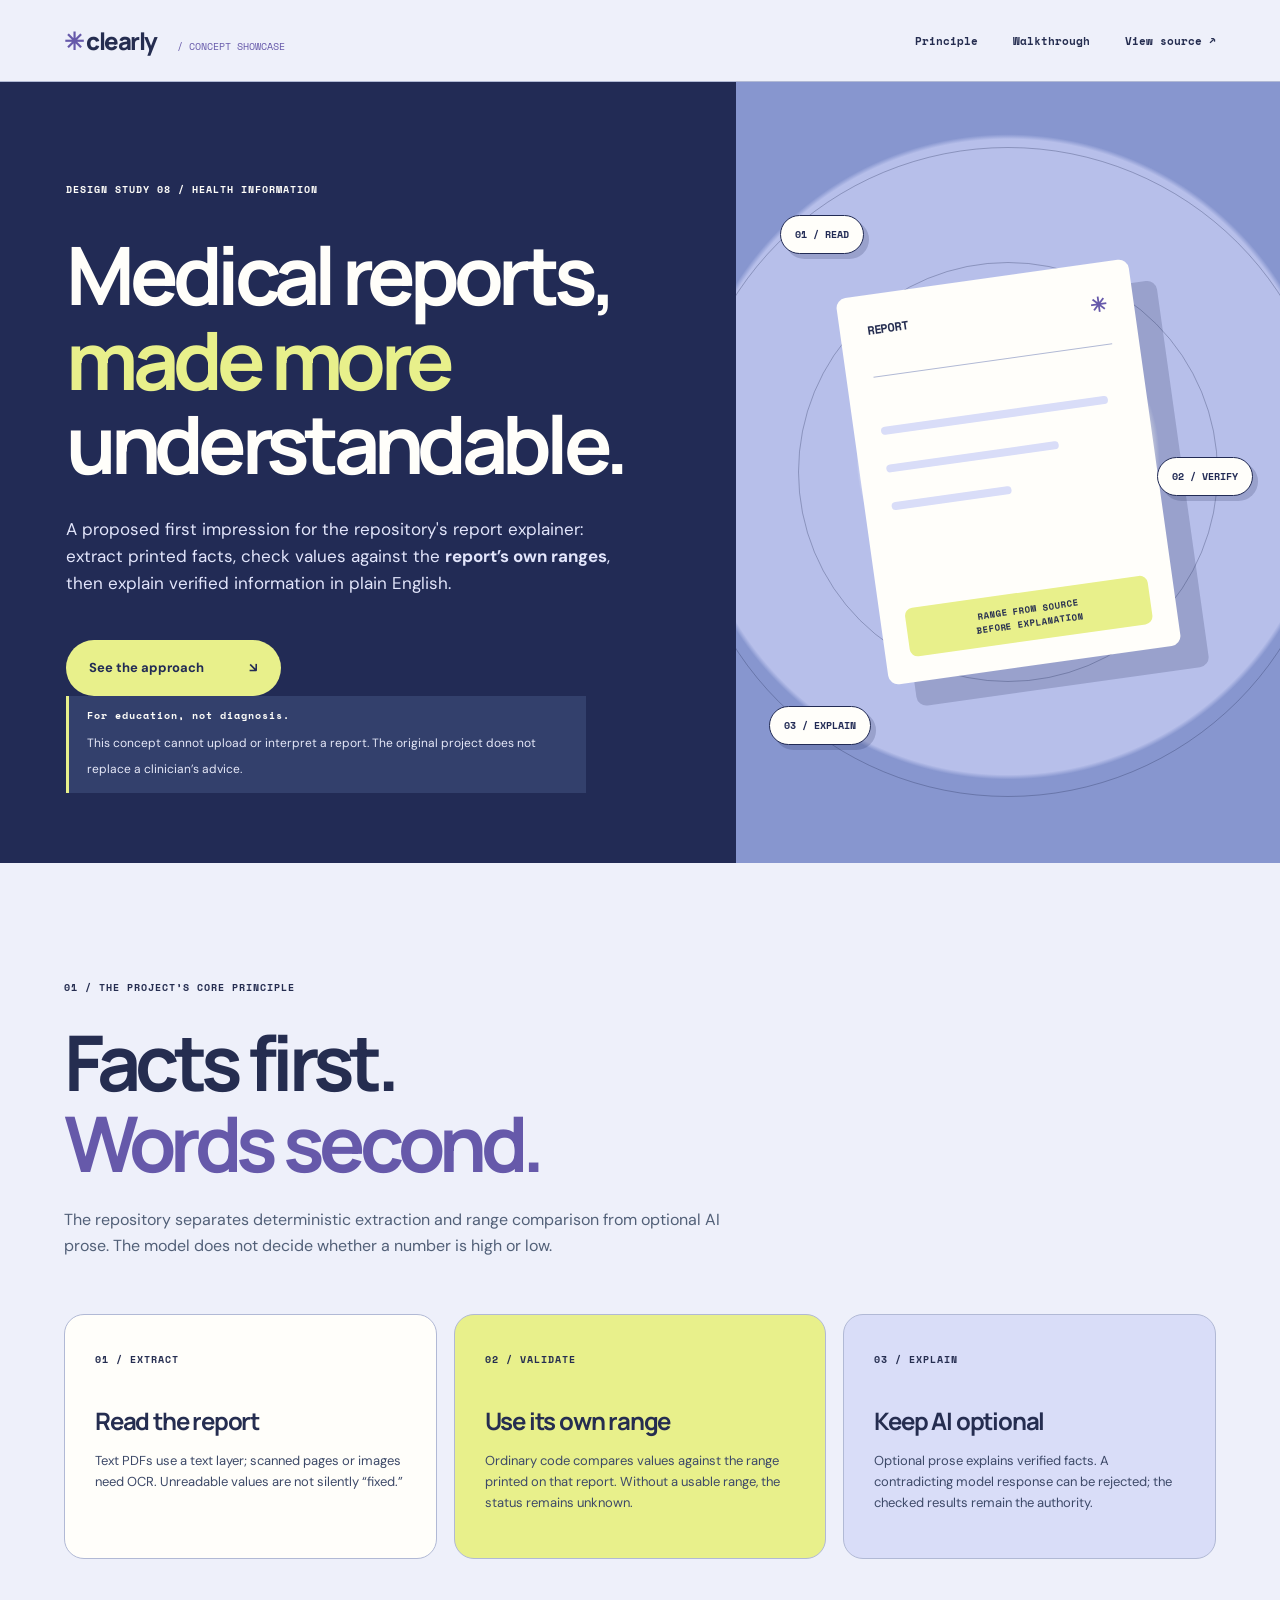
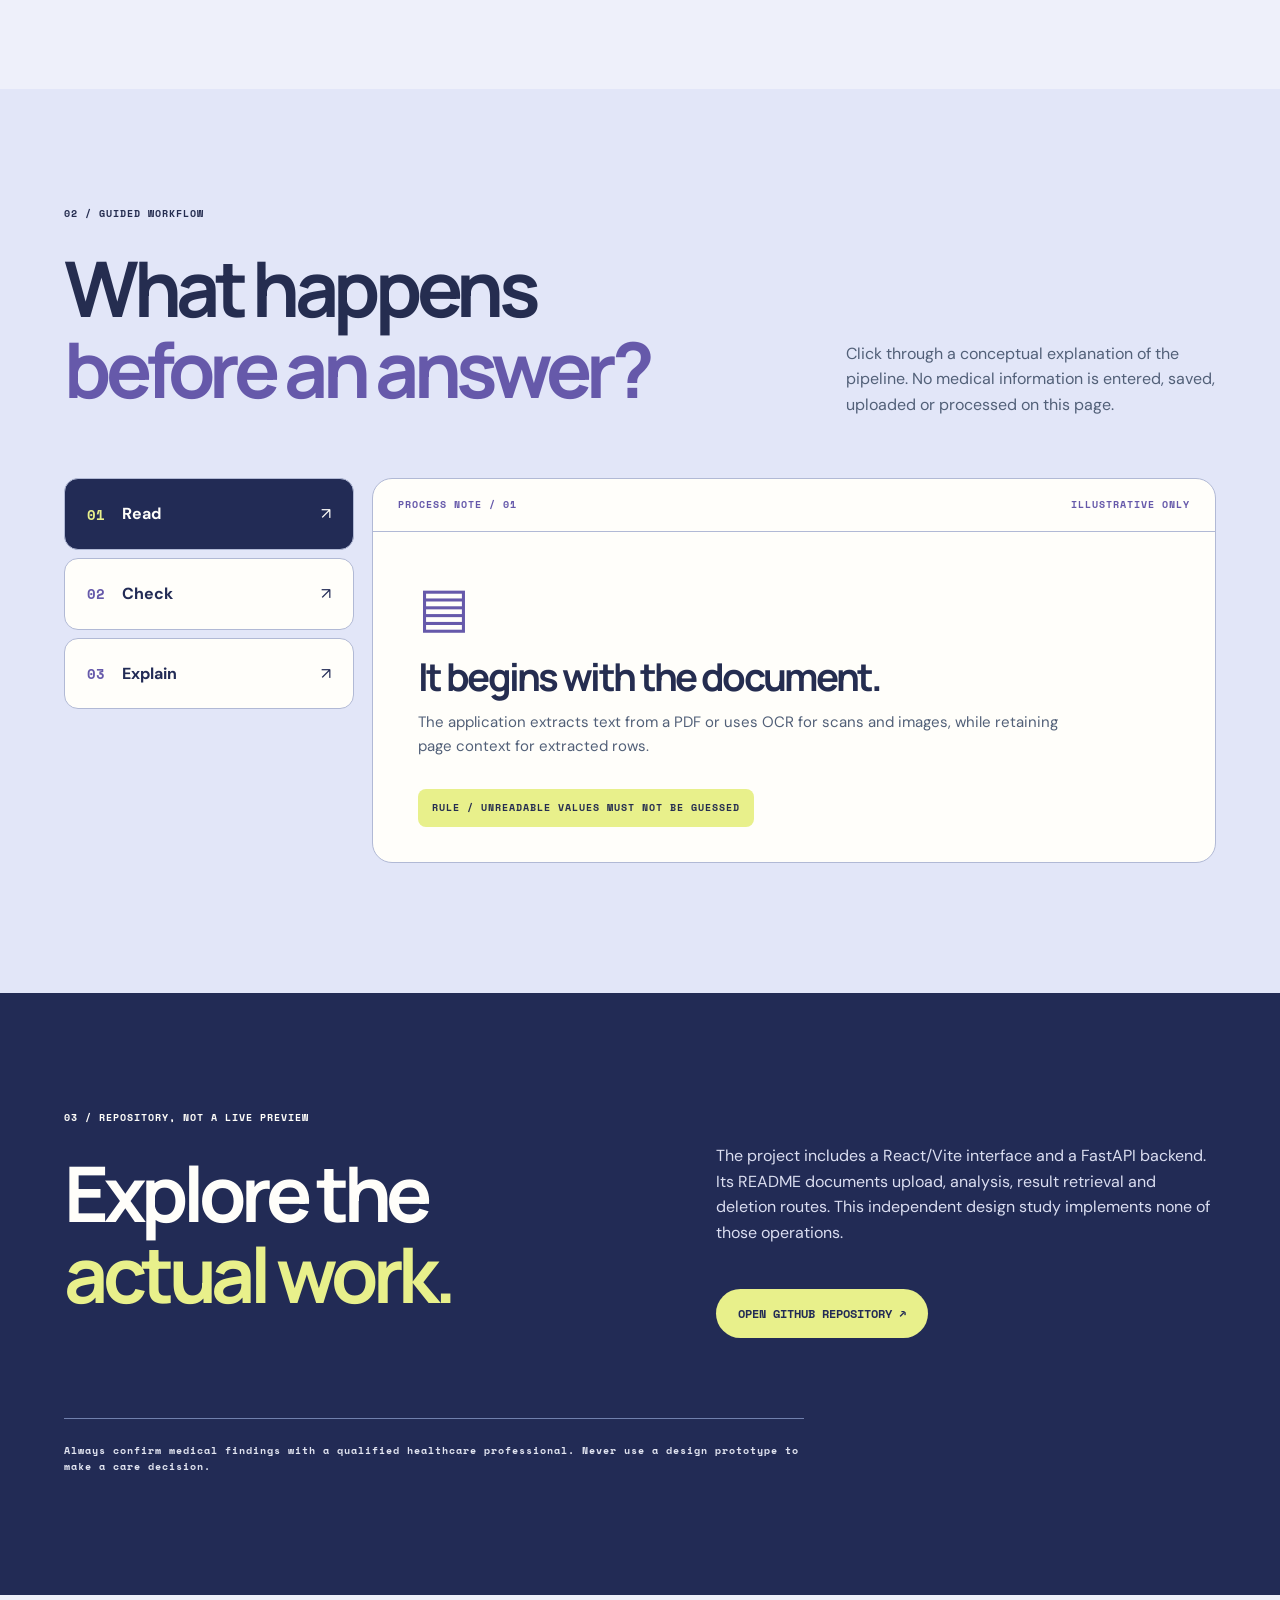
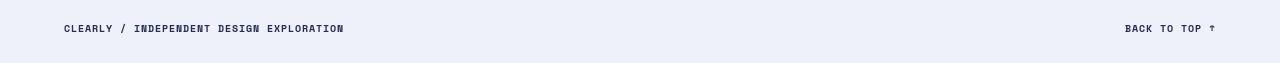
==== showcase-design/showcases/AI_Health_Checkup/index.html @ cd4aad70 "feat: index verified health-information showcase" ====
<!doctype html>
<html lang="en"><head><meta charset="utf-8"><meta name="viewport" content="width=device-width,initial-scale=1"><meta name="theme-color" content="#eef0fa"><meta name="description" content="A design-only showcase of the AI Medical Report Explainer's evidence-first workflow. No reports are uploaded or analyzed."><title>Clearly — Understand the report, not a diagnosis</title><link rel="preconnect" href="https://fonts.googleapis.com"><link rel="preconnect" href="https://fonts.gstatic.com" crossorigin><link href="https://fonts.googleapis.com/css2?family=DM+Sans:wght@400;500;600;700&family=Manrope:wght@400;500;600;700;800&family=Space+Mono:wght@400;700&display=swap" rel="stylesheet"><link rel="stylesheet" href="styles.css"><script src="app.js" defer></script></head><body>
<a class="skip" href="#main">Skip to main content</a><header class="header"><a class="brand" href="#top"><span aria-hidden="true">✳</span> clearly<span class="brand-sub">/ CONCEPT SHOWCASE</span></a><nav aria-label="Main"><a href="#principle">Principle</a><a href="#walkthrough">Walkthrough</a><a href="https://github.com/Athaher-Sayem/AI_Health_Checkup" target="_blank" rel="noopener noreferrer">View source ↗</a></nav></header>
<main id="main"><section class="hero" id="top"><div class="hero-copy"><span class="label">DESIGN STUDY 08 / HEALTH INFORMATION</span><h1>Medical reports,<br><em>made more</em><br>understandable.</h1><p>A proposed first impression for the repository's report explainer: extract printed facts, check values against the <strong>report’s own ranges</strong>, then explain verified information in plain English.</p><a class="hero-action" href="#walkthrough">See the approach <span aria-hidden="true">↘</span></a><div class="notice" role="note"><strong>For education, not diagnosis.</strong><span>This concept cannot upload or interpret a report. The original project does not replace a clinician’s advice.</span></div></div><div class="hero-art" aria-label="Abstract illustration of a document passing through three review stages"><div class="orbit orbit-one"></div><div class="orbit orbit-two"></div><div class="report"><div class="report-top"><span>REPORT</span><span aria-hidden="true">✳</span></div><div class="fake-line wide"></div><div class="fake-line"></div><div class="fake-line short"></div><div class="report-seal">RANGE FROM SOURCE<br>BEFORE EXPLANATION</div></div><span class="float-tag tag-a">01 / READ</span><span class="float-tag tag-b">02 / VERIFY</span><span class="float-tag tag-c">03 / EXPLAIN</span></div></section>
<section class="principle" id="principle"><span class="label">01 / THE PROJECT’S CORE PRINCIPLE</span><h2>Facts first.<br><em>Words second.</em></h2><p>The repository separates deterministic extraction and range comparison from optional AI prose. The model does not decide whether a number is high or low.</p><div class="principle-grid"><article><span>01 / EXTRACT</span><strong>Read the report</strong><p>Text PDFs use a text layer; scanned pages or images need OCR. Unreadable values are not silently “fixed.”</p></article><article><span>02 / VALIDATE</span><strong>Use its own range</strong><p>Ordinary code compares values against the range printed on that report. Without a usable range, the status remains unknown.</p></article><article><span>03 / EXPLAIN</span><strong>Keep AI optional</strong><p>Optional prose explains verified facts. A contradicting model response can be rejected; the checked results remain the authority.</p></article></div></section>
<section class="walkthrough" id="walkthrough"><div class="walk-head"><div><span class="label">02 / GUIDED WORKFLOW</span><h2>What happens<br><em>before an answer?</em></h2></div><p>Click through a conceptual explanation of the pipeline. No medical information is entered, saved, uploaded or processed on this page.</p></div><div class="explorer"><div class="stages" role="group" aria-label="Choose a report processing stage"><button type="button" data-stage="read" aria-pressed="true"><b>01</b><span>Read</span><i aria-hidden="true">↗</i></button><button type="button" data-stage="check" aria-pressed="false"><b>02</b><span>Check</span><i aria-hidden="true">↗</i></button><button type="button" data-stage="explain" aria-pressed="false"><b>03</b><span>Explain</span><i aria-hidden="true">↗</i></button></div><div class="stage-panel" aria-live="polite"><div class="panel-head"><span>PROCESS NOTE / <span id="stage-number">01</span></span><span>ILLUSTRATIVE ONLY</span></div><div class="panel-body"><span class="stage-icon" id="stage-icon" aria-hidden="true">▤</span><h3 id="stage-title">It begins with the document.</h3><p id="stage-body">The application extracts text from a PDF or uses OCR for scans and images, while retaining page context for extracted rows.</p><div id="stage-rule" class="rule">RULE / UNREADABLE VALUES MUST NOT BE GUESSED</div></div></div></div></section>
<section class="source"><span class="label">03 / REPOSITORY, NOT A LIVE PREVIEW</span><div class="source-row"><h2>Explore the<br><em>actual work.</em></h2><div><p>The project includes a React/Vite interface and a FastAPI backend. Its README documents upload, analysis, result retrieval and deletion routes. This independent design study implements none of those operations.</p><a href="https://github.com/Athaher-Sayem/AI_Health_Checkup" target="_blank" rel="noopener noreferrer">OPEN GITHUB REPOSITORY ↗</a></div></div><p class="disclaimer">Always confirm medical findings with a qualified healthcare professional. Never use a design prototype to make a care decision.</p></section></main><footer><span>CLEARLY / INDEPENDENT DESIGN EXPLORATION</span><a href="#top">BACK TO TOP ↑</a></footer></body></html>
---- showcase-design/showcases/AI_Health_Checkup/styles.css ----
:root{--paper:#eef0fa;--navy:#222b55;--ink:#252d50;--lilac:#d9ddf8;--purple:#6659aa;--lemon:#e8f08b;--white:#fffefa;--muted:#526078;--line:#b1b9d5;--mono:'Space Mono',Consolas,monospace;--sans:'DM Sans',Arial,sans-serif;--display:'Manrope',Arial,sans-serif;--s4:4px;--s8:8px;--s16:16px;--s24:24px;--s32:32px;--s48:48px;--s80:80px;--radius:20px}*{box-sizing:border-box}html{scroll-behavior:smooth}body{margin:0;background:var(--paper);color:var(--ink);font:16px/1.6 var(--sans)}a{color:inherit}button{cursor:pointer;font:inherit}a:focus-visible,button:focus-visible{outline:3px solid var(--purple);outline-offset:3px}.skip{position:absolute;top:-90px;left:12px;background:var(--white);padding:12px;z-index:10}.skip:focus{top:10px}.header{min-height:82px;padding:0 5%;display:flex;justify-content:space-between;align-items:center;gap:20px;border-bottom:1px solid var(--line)}.brand{text-decoration:none;font:800 24px var(--display);letter-spacing:-.06em;white-space:nowrap}.brand>span{color:var(--purple)}.brand-sub{margin-left:20px;font:10px var(--mono);letter-spacing:0;color:var(--muted)}nav{display:flex;gap:35px;font:700 11px var(--mono)}nav a{text-decoration:none}nav a:hover{color:var(--purple)}h1,h2,h3,p{margin-top:0}h1,h2,h3{font-family:var(--display);letter-spacing:-.07em}.label,.panel-head,.rule,.principle-grid article>span,.notice strong,.disclaimer,footer{font:700 10px/1.6 var(--mono);letter-spacing:.1em}.hero{display:grid;grid-template-columns:1.15fr .85fr;min-height:700px;background:var(--navy);color:var(--white)}.hero-copy{padding:100px 4% 70px 9%;display:flex;flex-direction:column;align-items:flex-start}.hero h1{font-weight:700;font-size:clamp(57px,6.3vw,104px);line-height:1.05;margin:34px 0 30px}.hero h1 em,.principle h2 em,.walkthrough h2 em,.source h2 em{font-style:normal;color:var(--lemon)}.hero-copy>p{max-width:555px;font-size:17px;color:#e2e5fb}.hero-action{margin-top:25px;display:flex;justify-content:space-between;gap:45px;padding:18px 23px;background:var(--lemon);color:var(--navy);text-decoration:none;font-size:13px;font-weight:700;border-radius:100px}.hero-action:hover{background:#fbffc1}.notice{margin-top:auto;border-left:3px solid var(--lemon);padding:12px 18px;max-width:520px;background:#33406c}.notice strong{display:block;margin-bottom:5px}.notice span{font-size:12px;line-height:1.5;color:#e6e8f8}.hero-art{background:radial-gradient(circle at 50% 48%,#dadff6 0 30%,#b7bfea 31% 65%,#8796cf 66%);position:relative;display:grid;place-items:center;overflow:hidden}.orbit{position:absolute;width:420px;height:420px;border-radius:50%;border:1px solid rgba(34,43,85,.3)}.orbit-two{width:650px;height:650px}.report{width:min(58%,295px);min-height:390px;background:var(--white);border-radius:10px;transform:rotate(-8deg);box-shadow:25px 25px 0 rgba(34,43,85,.2);padding:27px;color:var(--ink);position:relative}.report-top{display:flex;justify-content:space-between;font:700 12px var(--mono);padding-bottom:26px;border-bottom:1px solid var(--line)}.report-top span:last-child{color:var(--purple);font-size:20px}.fake-line{height:8px;background:var(--lilac);border-radius:20px;width:72%;margin-top:30px}.fake-line.wide{width:95%;margin-top:50px}.fake-line.short{width:50%}.report-seal{position:absolute;bottom:25px;left:25px;right:25px;border-radius:8px;background:var(--lemon);padding:11px;text-align:center;font:700 9px/1.5 var(--mono)}.float-tag{position:absolute;padding:11px 14px;border:1px solid var(--navy);background:var(--white);color:var(--navy);font:700 10px var(--mono);border-radius:30px;box-shadow:5px 5px 0 rgba(34,43,85,.2)}.tag-a{top:17%;left:8%}.tag-b{top:48%;right:5%}.tag-c{bottom:15%;left:6%}.principle{padding:110px 5% 130px}.principle h2,.walkthrough h2,.source h2{font-size:clamp(53px,6vw,92px);line-height:1.05;margin:24px 0}.principle h2 em{color:var(--purple)}.principle>p{max-width:660px;color:var(--muted)}.principle-grid{display:grid;grid-template-columns:repeat(3,1fr);gap:17px;margin-top:55px}.principle-grid article{background:var(--white);padding:30px;border:1px solid var(--line);border-radius:var(--radius);min-height:245px}.principle-grid article:nth-child(2){background:var(--lemon)}.principle-grid article:nth-child(3){background:var(--lilac)}.principle-grid strong{display:block;font:700 24px/1.2 var(--display);margin:37px 0 15px;letter-spacing:-.05em}.principle-grid p{font-size:13px;color:#3d4968}.walkthrough{padding:110px 5% 130px;background:#e2e6f8}.walk-head{display:flex;align-items:end;justify-content:space-between;gap:40px}.walk-head h2 em{color:var(--purple)}.walk-head>p{max-width:370px;color:var(--muted)}.explorer{display:grid;grid-template-columns:290px 1fr;gap:18px;margin-top:45px}.stages{display:grid;gap:8px;align-content:start}.stages button{display:flex;align-items:center;gap:17px;text-align:left;padding:22px;border:1px solid var(--line);border-radius:14px;background:var(--white);color:var(--navy)}.stages button[aria-pressed=true]{background:var(--navy);color:var(--white)}.stages button:hover{border-color:var(--purple)}.stages b{font:700 14px var(--mono);color:var(--purple)}.stages button[aria-pressed=true] b{color:var(--lemon)}.stages span{flex:1;font-weight:700}.stages i{font-style:normal}.stage-panel{border:1px solid var(--line);border-radius:var(--radius);background:var(--white);overflow:hidden;min-height:365px}.panel-head{display:flex;justify-content:space-between;gap:12px;padding:18px 25px;border-bottom:1px solid var(--line);color:var(--purple)}.panel-body{padding:35px 45px}.stage-icon{font:55px var(--display);color:var(--purple)}.panel-body h3{font-size:clamp(30px,3vw,47px);line-height:1.12;margin:12px 0}.panel-body p{max-width:650px;color:var(--muted);font-size:15px}.rule{display:inline-block;padding:11px 14px;margin-top:16px;border-radius:8px;background:var(--lemon)}.source{background:var(--navy);color:var(--white);padding:110px 5% 120px}.source-row{display:flex;justify-content:space-between;align-items:end;gap:50px}.source-row>div{max-width:500px}.source-row p{color:#daddf0}.source-row a{margin-top:28px;display:inline-block;border-radius:100px;padding:16px 22px;background:var(--lemon);color:var(--navy);font:700 12px var(--mono);text-decoration:none}.source-row a:hover{background:#fbffc1}.disclaimer{margin:80px 0 0;padding-top:24px;border-top:1px solid #7180ad;color:#e2e5f1;max-width:740px}footer{display:flex;justify-content:space-between;gap:20px;padding:26px 5%}footer a{text-decoration:none}@media(max-width:1050px){.brand-sub{display:none}.hero{grid-template-columns:1fr .8fr}.hero-copy{padding:75px 6%}.hero h1{font-size:clamp(54px,6vw,80px)}.report{min-height:330px}.principle-grid article{padding:22px}.explorer{grid-template-columns:220px 1fr}}@media(max-width:720px){.header{padding:0 20px;min-height:67px}nav a:not(:last-child){display:none}.hero{grid-template-columns:1fr}.hero-copy{padding:65px 20px}.hero h1{font-size:clamp(52px,10vw,76px)}.hero-copy>p{font-size:15px}.notice{margin-top:35px}.hero-art{height:330px}.report{width:195px;min-height:250px;padding:20px}.fake-line{margin-top:18px}.fake-line.wide{margin-top:25px}.report-seal{font-size:7px;left:15px;right:15px;bottom:12px}.float-tag{font-size:8px}.principle,.walkthrough,.source{padding:80px 20px}.principle-grid{grid-template-columns:1fr;margin-top:35px}.principle-grid article{min-height:auto}.principle-grid strong{margin-top:22px}.walk-head,.source-row{display:block}.explorer{grid-template-columns:1fr}.stages{grid-template-columns:repeat(3,1fr)}.stages button{padding:12px;gap:7px}.stages i{display:none}.stage-panel{min-height:330px}.panel-body{padding:24px}.source-row>div{margin-top:32px}.disclaimer{margin-top:60px}footer{padding:23px 20px;font-size:8px}}@media(max-width:410px){.hero h1{font-size:49px}.stages button{font-size:12px}.stages b{font-size:10px}.panel-head{font-size:8px;padding:14px}.principle h2,.walkthrough h2,.source h2{font-size:49px}}@media(prefers-reduced-motion:reduce){*,*:before,*:after{scroll-behavior:auto!important;animation:none!important;transition:none!important}}
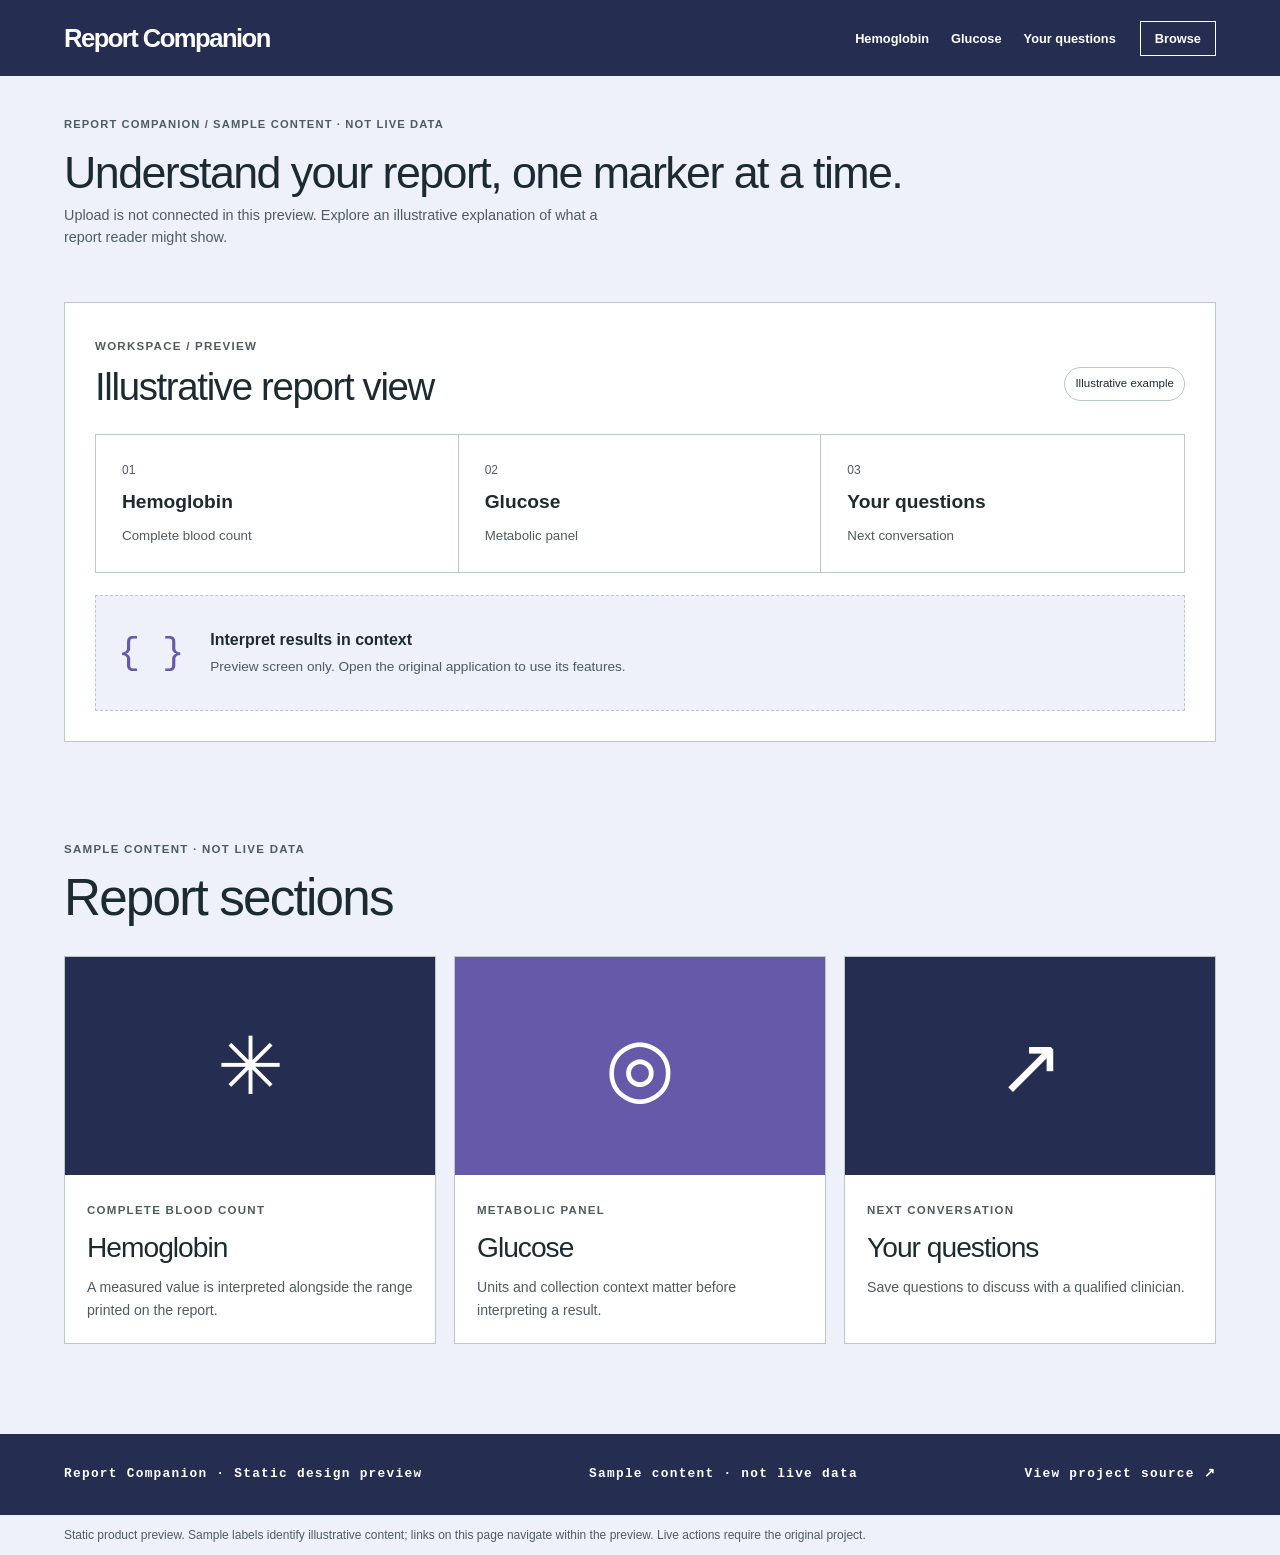
==== commit 8944eb9c: "feat: refresh product-first showcase gallery" ====
--- a/showcase-design/showcases/AI_Health_Checkup/index.html
+++ b/showcase-design/showcases/AI_Health_Checkup/index.html
@@ -1,7 +1 @@
-<!doctype html>
-<html lang="en"><head><meta charset="utf-8"><meta name="viewport" content="width=device-width,initial-scale=1"><meta name="theme-color" content="#eef0fa"><meta name="description" content="A design-only showcase of the AI Medical Report Explainer's evidence-first workflow. No reports are uploaded or analyzed."><title>Clearly — Understand the report, not a diagnosis</title><link rel="preconnect" href="https://fonts.googleapis.com"><link rel="preconnect" href="https://fonts.gstatic.com" crossorigin><link href="https://fonts.googleapis.com/css2?family=DM+Sans:wght@400;500;600;700&family=Manrope:wght@400;500;600;700;800&family=Space+Mono:wght@400;700&display=swap" rel="stylesheet"><link rel="stylesheet" href="styles.css"><script src="app.js" defer></script></head><body>
-<a class="skip" href="#main">Skip to main content</a><header class="header"><a class="brand" href="#top"><span aria-hidden="true">✳</span> clearly<span class="brand-sub">/ CONCEPT SHOWCASE</span></a><nav aria-label="Main"><a href="#principle">Principle</a><a href="#walkthrough">Walkthrough</a><a href="https://github.com/Athaher-Sayem/AI_Health_Checkup" target="_blank" rel="noopener noreferrer">View source ↗</a></nav></header>
-<main id="main"><section class="hero" id="top"><div class="hero-copy"><span class="label">DESIGN STUDY 08 / HEALTH INFORMATION</span><h1>Medical reports,<br><em>made more</em><br>understandable.</h1><p>A proposed first impression for the repository's report explainer: extract printed facts, check values against the <strong>report’s own ranges</strong>, then explain verified information in plain English.</p><a class="hero-action" href="#walkthrough">See the approach <span aria-hidden="true">↘</span></a><div class="notice" role="note"><strong>For education, not diagnosis.</strong><span>This concept cannot upload or interpret a report. The original project does not replace a clinician’s advice.</span></div></div><div class="hero-art" aria-label="Abstract illustration of a document passing through three review stages"><div class="orbit orbit-one"></div><div class="orbit orbit-two"></div><div class="report"><div class="report-top"><span>REPORT</span><span aria-hidden="true">✳</span></div><div class="fake-line wide"></div><div class="fake-line"></div><div class="fake-line short"></div><div class="report-seal">RANGE FROM SOURCE<br>BEFORE EXPLANATION</div></div><span class="float-tag tag-a">01 / READ</span><span class="float-tag tag-b">02 / VERIFY</span><span class="float-tag tag-c">03 / EXPLAIN</span></div></section>
-<section class="principle" id="principle"><span class="label">01 / THE PROJECT’S CORE PRINCIPLE</span><h2>Facts first.<br><em>Words second.</em></h2><p>The repository separates deterministic extraction and range comparison from optional AI prose. The model does not decide whether a number is high or low.</p><div class="principle-grid"><article><span>01 / EXTRACT</span><strong>Read the report</strong><p>Text PDFs use a text layer; scanned pages or images need OCR. Unreadable values are not silently “fixed.”</p></article><article><span>02 / VALIDATE</span><strong>Use its own range</strong><p>Ordinary code compares values against the range printed on that report. Without a usable range, the status remains unknown.</p></article><article><span>03 / EXPLAIN</span><strong>Keep AI optional</strong><p>Optional prose explains verified facts. A contradicting model response can be rejected; the checked results remain the authority.</p></article></div></section>
-<section class="walkthrough" id="walkthrough"><div class="walk-head"><div><span class="label">02 / GUIDED WORKFLOW</span><h2>What happens<br><em>before an answer?</em></h2></div><p>Click through a conceptual explanation of the pipeline. No medical information is entered, saved, uploaded or processed on this page.</p></div><div class="explorer"><div class="stages" role="group" aria-label="Choose a report processing stage"><button type="button" data-stage="read" aria-pressed="true"><b>01</b><span>Read</span><i aria-hidden="true">↗</i></button><button type="button" data-stage="check" aria-pressed="false"><b>02</b><span>Check</span><i aria-hidden="true">↗</i></button><button type="button" data-stage="explain" aria-pressed="false"><b>03</b><span>Explain</span><i aria-hidden="true">↗</i></button></div><div class="stage-panel" aria-live="polite"><div class="panel-head"><span>PROCESS NOTE / <span id="stage-number">01</span></span><span>ILLUSTRATIVE ONLY</span></div><div class="panel-body"><span class="stage-icon" id="stage-icon" aria-hidden="true">▤</span><h3 id="stage-title">It begins with the document.</h3><p id="stage-body">The application extracts text from a PDF or uses OCR for scans and images, while retaining page context for extracted rows.</p><div id="stage-rule" class="rule">RULE / UNREADABLE VALUES MUST NOT BE GUESSED</div></div></div></div></section>
-<section class="source"><span class="label">03 / REPOSITORY, NOT A LIVE PREVIEW</span><div class="source-row"><h2>Explore the<br><em>actual work.</em></h2><div><p>The project includes a React/Vite interface and a FastAPI backend. Its README documents upload, analysis, result retrieval and deletion routes. This independent design study implements none of those operations.</p><a href="https://github.com/Athaher-Sayem/AI_Health_Checkup" target="_blank" rel="noopener noreferrer">OPEN GITHUB REPOSITORY ↗</a></div></div><p class="disclaimer">Always confirm medical findings with a qualified healthcare professional. Never use a design prototype to make a care decision.</p></section></main><footer><span>CLEARLY / INDEPENDENT DESIGN EXPLORATION</span><a href="#top">BACK TO TOP ↑</a></footer></body></html>
+<!doctype html><html lang="en"><head><meta charset="utf-8"><meta name="viewport" content="width=device-width,initial-scale=1"><meta name="description" content="Upload is not connected in this preview. Explore an illustrative explanation of what a report reader might show."><title>Report Companion — Understand your report, one marker at a time.</title><link rel="stylesheet" href="styles.css"><link rel="stylesheet" href="product.css"></head><body class="product-page product-health"><a class="p-skip" href="#main">Skip to content</a><header class="p-nav"><a class="p-brand" href="#home">Report Companion</a><nav aria-label="Sections"><a href="#item-0">Hemoglobin</a><a href="#item-1">Glucose</a><a href="#item-2">Your questions</a></nav><a class="p-nav-extra" href="#items">Browse</a></header><main id="main"><section class="p-app-intro" id="home"><span>Report Companion / Sample content · not live data</span><h1>Understand your report, one marker at a time.</h1><p>Upload is not connected in this preview. Explore an illustrative explanation of what a report reader might show.</p></section><div id="workspace"><section class="p-workspace"><div class="p-work-head"><div><small>WORKSPACE / PREVIEW</small><h2>Illustrative report view</h2></div><span class="p-chip">Illustrative example</span></div><div class="p-steps"><a href="#item-0"><span>01</span><b>Hemoglobin</b><small>Complete blood count</small></a><a href="#item-1"><span>02</span><b>Glucose</b><small>Metabolic panel</small></a><a href="#item-2"><span>03</span><b>Your questions</b><small>Next conversation</small></a></div><div class="p-preview"><span class="p-preview-mark" aria-hidden="true">{ }</span><div><b>Interpret results in context</b><p>Preview screen only. Open the original application to use its features.</p></div></div></section></div><section id="items" class="p-collection"><div class="p-section-title"><div><small>Sample content · not live data</small><h2>Report sections</h2></div></div><div class="p-grid health"><article class="p-item" id="item-0"><div class="p-image health"><span aria-hidden="true">✳</span></div><div class="p-item-info"><small>Complete blood count</small><h3>Hemoglobin</h3><p>A measured value is interpreted alongside the range printed on the report.</p></div></article><article class="p-item" id="item-1"><div class="p-image health"><span aria-hidden="true">◎</span></div><div class="p-item-info"><small>Metabolic panel</small><h3>Glucose</h3><p>Units and collection context matter before interpreting a result.</p></div></article><article class="p-item" id="item-2"><div class="p-image health"><span aria-hidden="true">↗</span></div><div class="p-item-info"><small>Next conversation</small><h3>Your questions</h3><p>Save questions to discuss with a qualified clinician.</p></div></article></div></section></main><footer class="p-footer"><span>Report Companion · Static design preview</span><span>Sample content · not live data</span><a href="https://github.com/Athaher-Sayem/AI_Health_Checkup/tree/Shocase_design" target="_blank" rel="noopener noreferrer">View project source ↗</a></footer><p class="p-disclosure">Static product preview. Sample labels identify illustrative content; links on this page navigate within the preview. Live actions require the original project.</p></body></html>
--- a/showcase-design/showcases/AI_Health_Checkup/product.css
+++ b/showcase-design/showcases/AI_Health_Checkup/product.css
@@ -0,0 +1,27 @@
+:root{--p-bg:#eef0fa;--p-ink:#1c2b31;--p-accent:#6659aa;--p-card:#ffffff;--p-muted:#4c5c61;--p-border:#b9c9c8;--p-head:#252d50;--p-head-ink:#ffffff;}
+
+/* Product-first preview. Preserve the original design's palette and assets. */
+body.product-page{background:var(--p-bg);color:var(--p-ink);font-family:Arial,'Segoe UI',sans-serif;line-height:1.5;margin:0}
+.product-page *{box-sizing:border-box}.product-page a{color:inherit}.product-page a:focus-visible{outline:3px solid var(--p-accent);outline-offset:4px}.product-page h1,.product-page h2,.product-page h3{overflow-wrap:anywhere;letter-spacing:-.035em}.product-page p{max-width:68ch}
+.p-skip{position:absolute;top:-90px;left:12px;background:var(--p-card);padding:10px;z-index:10}.p-skip:focus{top:10px}
+.p-nav{min-height:76px;display:flex;align-items:center;gap:24px;padding:12px 5%;background:var(--p-head);color:var(--p-head-ink)}
+.p-brand{text-decoration:none;font:bold clamp(1.25rem,2vw,1.9rem)/1.1 Georgia,serif;letter-spacing:-.06em;flex:0 0 auto}
+.p-nav nav{display:flex;gap:22px;margin-left:auto;overflow-x:auto;scrollbar-width:thin}.p-nav nav a,.p-nav-extra{font:600 .8rem Arial,sans-serif;text-decoration:none;white-space:nowrap}.p-nav nav a:hover,.p-nav-extra:hover{text-decoration:underline;text-underline-offset:4px}.p-nav-extra{border:1px solid currentColor;padding:9px 14px}
+.p-heading{display:grid;grid-template-columns:1.2fr .8fr;min-height:470px;align-items:stretch;border-bottom:1px solid var(--p-border)}.p-copy{padding:72px 7% 64px 9%;display:flex;flex-direction:column;justify-content:center}.p-overline,.p-item small,.p-section-title small,.p-work-head small,.p-newspaper .p-edition{font:700 .72rem Arial,sans-serif;text-transform:uppercase;letter-spacing:.11em;color:var(--p-muted)}
+.p-heading h1{font:normal clamp(3rem,5vw,5.6rem)/1.03 Georgia,serif;margin:18px 0}.p-copy>p{font-size:1.05rem;color:var(--p-muted);line-height:1.7}.p-action{align-self:flex-start;padding:13px 20px;border:1px solid var(--p-ink);text-decoration:none;margin-top:16px;font:700 .87rem Arial,sans-serif}.p-action:hover{background:var(--p-head);color:var(--p-head-ink)}
+.p-hero-image,.p-hero-graphic{min-height:340px;background:var(--p-head);display:grid;place-items:center;overflow:hidden}.p-hero-image img{width:100%;height:100%;max-height:560px;object-fit:cover}.p-hero-graphic span{color:var(--p-accent);font:normal clamp(11rem,25vw,27rem)/1 Georgia,serif}
+.p-newspaper{text-align:center;padding:34px 5% 25px;border-block:3px double var(--p-border)}.p-newspaper h1{font:normal clamp(3.5rem,8vw,8rem)/1 Georgia,serif;margin:14px 0;letter-spacing:-.06em}.p-newspaper p{margin:auto;color:var(--p-muted)}
+.p-front{display:grid;grid-template-columns:1.65fr .8fr;margin:36px 5%;border-block:1px solid var(--p-border)}.p-lead{padding:38px 5% 42px 0;border-right:1px solid var(--p-border)}.p-lead h2{font:normal clamp(2.8rem,5vw,5.5rem)/1.07 Georgia,serif;max-width:14ch;margin:20px 0}.p-lead p{color:var(--p-muted)}.p-front aside{padding:30px 0 25px 8%}.p-front aside>b{font-size:1rem}.p-front aside a{display:flex;gap:20px;padding:20px 0;border-bottom:1px solid var(--p-border);text-decoration:none}.p-front aside span{font-size:.8rem;color:var(--p-muted)}
+.p-shopbar{display:flex;justify-content:space-between;align-items:center;gap:22px;flex-wrap:wrap;padding:28px 5%;background:var(--p-card);border-block:1px solid var(--p-border)}.p-shopbar b{font:normal 1.6rem Georgia,serif}.p-shopbar span{font-size:.85rem;color:var(--p-muted)}.p-shopbar a{font-size:.85rem}
+.p-workspace{margin:42px 5% 30px;padding:30px;background:var(--p-card);border:1px solid var(--p-border)}.p-work-head{display:flex;justify-content:space-between;align-items:center;gap:20px}.p-work-head h2{font:normal clamp(1.7rem,3vw,2.8rem) Georgia,serif;margin:8px 0 25px}.p-chip{font-size:.72rem;padding:7px 10px;border:1px solid var(--p-border);border-radius:20px}.p-steps{display:grid;grid-template-columns:repeat(3,minmax(0,1fr));border:1px solid var(--p-border)}.p-steps a{padding:26px;border-right:1px solid var(--p-border);text-decoration:none;display:grid;gap:9px}.p-steps a:last-child{border-right:0}.p-steps a:hover{background:var(--p-bg)}.p-steps a>span{font-size:.75rem;color:var(--p-muted)}.p-steps a>b{font-size:1.2rem}.p-steps a>small{color:var(--p-muted)}.p-preview{margin-top:22px;min-height:116px;display:flex;align-items:center;gap:26px;padding:22px;background:var(--p-bg);border:1px dashed var(--p-border)}.p-preview-mark{font:2.3rem Consolas,monospace;color:var(--p-accent)}.p-preview p{margin:5px 0 0;color:var(--p-muted);font-size:.85rem}
+.p-collection{padding:64px 5% 90px}.p-section-title{display:flex;justify-content:space-between;gap:25px;align-items:end;margin-bottom:30px}.p-section-title h2{font:normal clamp(2rem,4vw,4rem)/1.1 Georgia,serif;margin:10px 0 0}.p-section-title p{font-size:.8rem;color:var(--p-muted);max-width:23rem;margin:0}.p-grid{display:grid;grid-template-columns:repeat(3,minmax(0,1fr));gap:18px}.p-item{border:1px solid var(--p-border);background:var(--p-card);min-width:0}.p-image{aspect-ratio:1.7;overflow:hidden;display:grid;place-items:center;background:var(--p-head)}.p-image img{width:100%;height:100%;object-fit:cover}.p-image>span{font:normal 5rem Georgia,serif;color:var(--p-accent)}.p-item:nth-child(2) .p-image{background:var(--p-accent)}.p-item:nth-child(2) .p-image span{color:var(--p-head)}.p-item-info{padding:22px}.p-item h3{font:normal clamp(1.3rem,2.2vw,2rem)/1.1 Georgia,serif;margin:12px 0}.p-item p{font-size:.88rem;color:var(--p-muted);line-height:1.6;margin:0}
+.product-news .p-grid,.product-news_bn .p-grid{grid-template-columns:1.3fr 1fr 1fr}.product-news .p-image,.product-news_bn .p-image{aspect-ratio:2.3;background:var(--p-head)}.product-news .p-item,.product-news_bn .p-item{border-width:0 0 1px 0;background:transparent}.product-news .p-item-info,.product-news_bn .p-item-info{padding-left:0}
+.product-store .p-image,.product-commerce .p-image{aspect-ratio:1.1}.product-events .p-item{border-top:4px solid var(--p-accent)}.product-game .p-image,.product-compiler .p-image,.product-notebook .p-image{background:var(--p-head);aspect-ratio:2.4}.product-portfolio .p-grid,.product-architecture .p-grid{gap:28px}.product-empty .p-collection{min-height:470px}
+.p-app-intro{padding:35px 5% 12px}.p-app-intro span{font:700 .7rem Arial,sans-serif;letter-spacing:.1em;text-transform:uppercase;color:var(--p-muted)}.p-app-intro h1{font:normal clamp(2rem,3.5vw,3.6rem)/1.12 Georgia,serif;margin:12px 0 8px}.p-app-intro p{font-size:.9rem;color:var(--p-muted);margin:0}.p-app-intro+.p-workspace{margin-top:14px}.p-story-label{display:inline-block;margin-top:20px;font-size:.8rem;border-top:1px solid var(--p-border);padding-top:12px}
+.product-events .p-heading,.product-store .p-heading,.product-commerce .p-heading{min-height:320px;grid-template-columns:1.25fr .75fr}.product-events .p-copy,.product-store .p-copy,.product-commerce .p-copy{padding-block:38px}.product-events .p-heading h1,.product-store .p-heading h1,.product-commerce .p-heading h1{font-size:clamp(2.7rem,4vw,4.7rem)}
+.p-image>span{color:var(--p-head-ink)}.p-item:nth-child(2) .p-image span{color:var(--p-head-ink)}.product-news .p-grid,.product-news_bn .p-grid{grid-template-columns:1fr 1fr}.product-news .p-item,.product-news_bn .p-item{border-width:1px 0 0 0;background:transparent}.product-news .p-item-info,.product-news_bn .p-item-info{padding:24px 0}.product-news .p-item h3,.product-news_bn .p-item h3{font-size:clamp(1.7rem,3vw,3rem)}
+.p-brand,.p-heading h1,.p-app-intro h1,.p-newspaper h1,.p-lead h2,.p-work-head h2,.p-section-title h2,.p-item h3{font-family:var(--display,var(--serif,var(--font,Georgia,serif)))}
+.p-footer{padding:30px 5%;display:flex;justify-content:space-between;flex-wrap:wrap;gap:16px;background:var(--p-head);color:var(--p-head-ink);font-size:.8rem}.p-footer a{color:inherit}.p-disclosure{max-width:none!important;padding:11px 5%;margin:0;font-size:.75rem;background:var(--p-bg);color:var(--p-muted)}
+@media(max-width:800px){.p-nav{flex-wrap:wrap;gap:12px}.p-nav nav{order:3;width:100%;padding:10px 0;margin-left:0}.p-nav-extra{margin-left:auto}.p-heading{display:block;min-height:0}.p-copy{padding:54px 6%}.p-heading h1{font-size:clamp(2.6rem,9vw,5rem)}.p-hero-image,.p-hero-graphic{height:260px;min-height:260px}.p-hero-graphic span{font-size:13rem}.p-front{display:block}.p-lead{border-right:0;border-bottom:1px solid var(--p-border)}.p-front aside{padding:25px 0}.p-grid{grid-template-columns:repeat(2,minmax(0,1fr))!important}.p-steps{grid-template-columns:1fr}.p-steps a{border-bottom:1px solid var(--p-border);border-right:0!important}.p-steps a:last-child{border-bottom:0}.p-section-title{display:block}.p-section-title p{margin-top:15px}.p-workspace{padding:20px}}
+@media(max-width:550px){.p-grid{grid-template-columns:1fr!important}.p-collection{padding-top:45px}.p-section-title h2{font-size:2.2rem}.p-work-head{align-items:flex-start}.p-chip{max-width:115px;text-align:center}.p-front{margin-top:18px}.p-newspaper h1{font-size:3rem}.p-footer{display:block}.p-footer>*{display:block;margin-bottom:9px}}
+@media(prefers-reduced-motion:reduce){html{scroll-behavior:auto}}
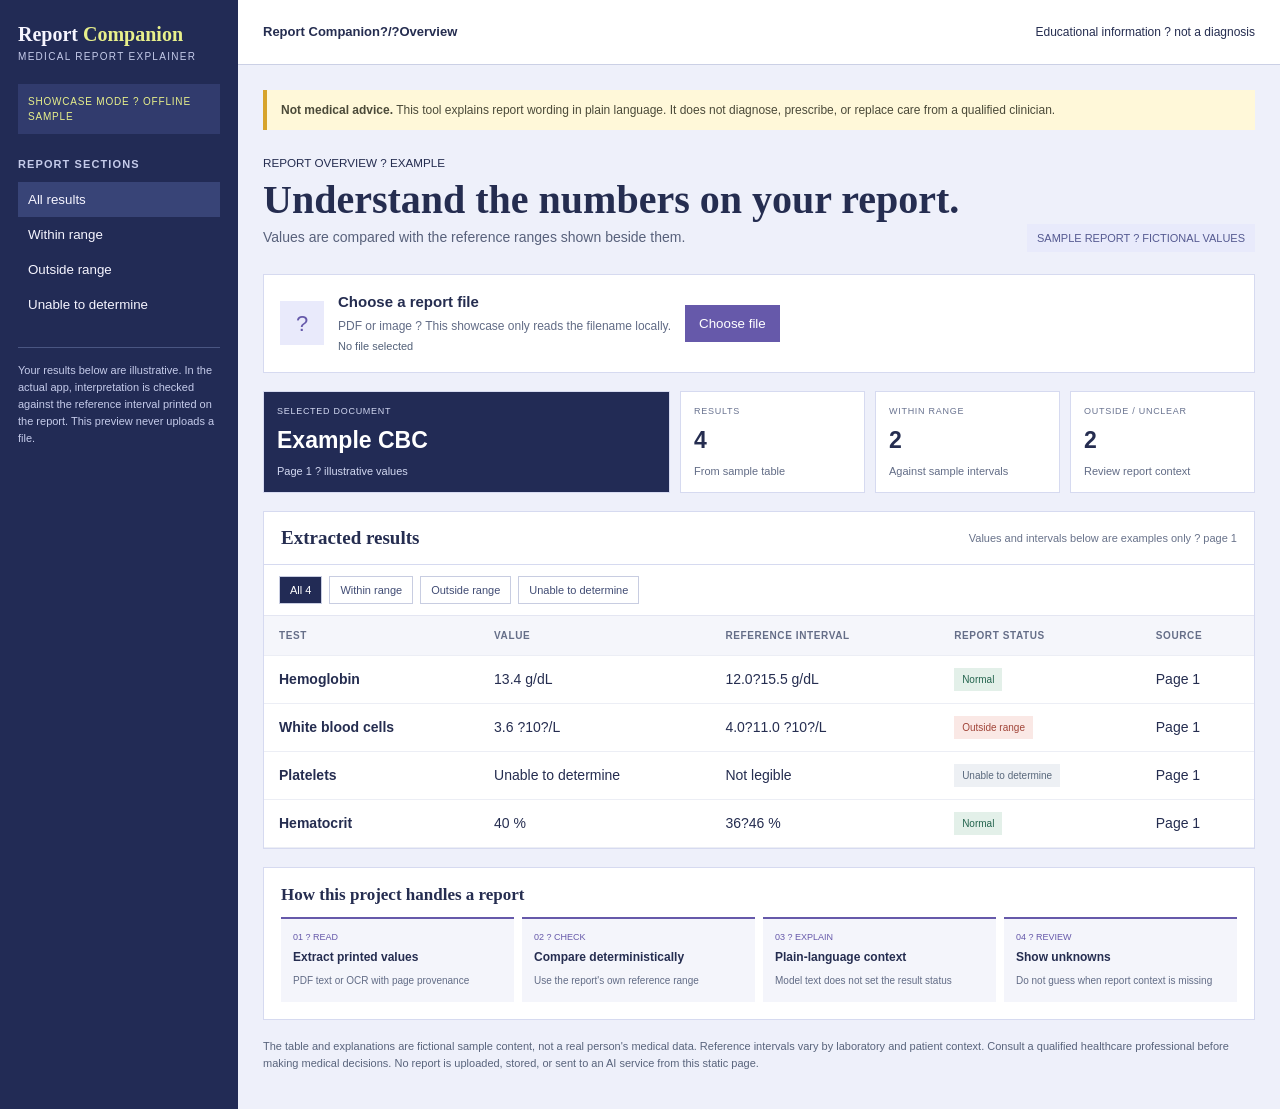
==== commit aafe90a5: "feat: sync updated repository product showcases" ====
--- a/showcase-design/showcases/AI_Health_Checkup/index.html
+++ b/showcase-design/showcases/AI_Health_Checkup/index.html
@@ -1 +1,3 @@
-<!doctype html><html lang="en"><head><meta charset="utf-8"><meta name="viewport" content="width=device-width,initial-scale=1"><meta name="description" content="Upload is not connected in this preview. Explore an illustrative explanation of what a report reader might show."><title>Report Companion — Understand your report, one marker at a time.</title><link rel="stylesheet" href="styles.css"><link rel="stylesheet" href="product.css"></head><body class="product-page product-health"><a class="p-skip" href="#main">Skip to content</a><header class="p-nav"><a class="p-brand" href="#home">Report Companion</a><nav aria-label="Sections"><a href="#item-0">Hemoglobin</a><a href="#item-1">Glucose</a><a href="#item-2">Your questions</a></nav><a class="p-nav-extra" href="#items">Browse</a></header><main id="main"><section class="p-app-intro" id="home"><span>Report Companion / Sample content · not live data</span><h1>Understand your report, one marker at a time.</h1><p>Upload is not connected in this preview. Explore an illustrative explanation of what a report reader might show.</p></section><div id="workspace"><section class="p-workspace"><div class="p-work-head"><div><small>WORKSPACE / PREVIEW</small><h2>Illustrative report view</h2></div><span class="p-chip">Illustrative example</span></div><div class="p-steps"><a href="#item-0"><span>01</span><b>Hemoglobin</b><small>Complete blood count</small></a><a href="#item-1"><span>02</span><b>Glucose</b><small>Metabolic panel</small></a><a href="#item-2"><span>03</span><b>Your questions</b><small>Next conversation</small></a></div><div class="p-preview"><span class="p-preview-mark" aria-hidden="true">{ }</span><div><b>Interpret results in context</b><p>Preview screen only. Open the original application to use its features.</p></div></div></section></div><section id="items" class="p-collection"><div class="p-section-title"><div><small>Sample content · not live data</small><h2>Report sections</h2></div></div><div class="p-grid health"><article class="p-item" id="item-0"><div class="p-image health"><span aria-hidden="true">✳</span></div><div class="p-item-info"><small>Complete blood count</small><h3>Hemoglobin</h3><p>A measured value is interpreted alongside the range printed on the report.</p></div></article><article class="p-item" id="item-1"><div class="p-image health"><span aria-hidden="true">◎</span></div><div class="p-item-info"><small>Metabolic panel</small><h3>Glucose</h3><p>Units and collection context matter before interpreting a result.</p></div></article><article class="p-item" id="item-2"><div class="p-image health"><span aria-hidden="true">↗</span></div><div class="p-item-info"><small>Next conversation</small><h3>Your questions</h3><p>Save questions to discuss with a qualified clinician.</p></div></article></div></section></main><footer class="p-footer"><span>Report Companion · Static design preview</span><span>Sample content · not live data</span><a href="https://github.com/Athaher-Sayem/AI_Health_Checkup/tree/Shocase_design" target="_blank" rel="noopener noreferrer">View project source ↗</a></footer><p class="p-disclosure">Static product preview. Sample labels identify illustrative content; links on this page navigate within the preview. Live actions require the original project.</p></body></html>+<!doctype html><html lang="en"><head><meta charset="utf-8"><meta name="viewport" content="width=device-width,initial-scale=1"><title>Report Companion ? understand your lab report</title><meta name="description" content="A safe, offline preview of the medical report explainer."><style>*{box-sizing:border-box}body{margin:0;background:#eef0fa;color:#252d50;font:14px/1.5 "DM Sans","Segoe UI",Arial,sans-serif}.app{min-height:100vh;display:grid;grid-template-columns:238px minmax(0,1fr)}.side{background:#222b55;color:#f6f5ff;padding:23px 18px}.brand{font:700 20px Georgia,serif}.brand span{color:#e8f08b}.brand small{display:block;color:#c5cbea;font:10px Arial,sans-serif;letter-spacing:.13em;text-transform:uppercase;margin-top:5px}.demo{margin:22px 0;padding:10px;background:#313b6d;color:#e8f08b;font-size:10px;letter-spacing:.08em}.side h2{font-size:11px;color:#c5cbea;text-transform:uppercase;letter-spacing:.1em;margin-top:22px}.side button{width:100%;border:0;text-align:left;padding:10px;background:transparent;color:#f6f5ff;cursor:pointer}.side button:hover,.side button[aria-pressed=true]{background:#384477}.side .privacy{font-size:11px;color:#c5cbea;line-height:1.55;margin-top:25px;border-top:1px solid #4a5682;padding-top:14px}.main{min-width:0}.top{height:65px;background:#fff;border-bottom:1px solid #cbd0e5;display:flex;align-items:center;justify-content:space-between;padding:0 25px;font-size:12px}.top strong{font-size:13px}.content{max-width:1200px;margin:0 auto;padding:25px}.notice{padding:11px 14px;background:#fff8d9;border-left:4px solid #d7a42a;color:#4b4a39;font-size:12px}.intro{display:flex;justify-content:space-between;gap:20px;align-items:end;margin:22px 0}.intro h1{font:700 clamp(27px,4vw,40px)/1.15 Georgia,serif;margin:4px 0}.intro p{color:#58617b;margin:4px 0}.sample-badge{background:#e8eafb;color:#555a91;padding:6px 10px;font-size:11px;white-space:nowrap}.upload{display:flex;gap:14px;align-items:center;background:#fff;border:1px solid #d6daf0;padding:16px;margin:18px 0}.upload-mark{width:44px;height:44px;background:#e9eafb;display:grid;place-items:center;color:#6659aa;font-size:22px;flex:none}.upload h2{font-size:15px;margin:0 0 3px}.upload p{font-size:12px;color:#626c86;margin:0}.upload button{margin-left:auto;flex:none;background:#6659aa;color:#fff;border:0;padding:11px 14px;cursor:pointer}.upload input{display:none}.file-name{font-size:11px;color:#526078}.summary{display:grid;grid-template-columns:1.1fr repeat(3,minmax(90px,.5fr));gap:10px;margin:18px 0}.summary article{background:white;border:1px solid #d6daf0;padding:13px}.summary small{display:block;text-transform:uppercase;letter-spacing:.08em;font-size:9px;color:#697390}.summary strong{font-size:23px;display:block;margin:5px 0}.summary p{margin:0;font-size:11px;color:#626c86}.summary .file-card{background:#222b55;color:#fff}.summary .file-card small,.summary .file-card p{color:#d2d8f1}.report{background:#fff;border:1px solid #d6daf0}.report-head{display:flex;justify-content:space-between;gap:16px;align-items:center;padding:15px 17px;border-bottom:1px solid #d6daf0}.report-head h2{font:700 19px Georgia,serif;margin:0}.report-head span{font-size:11px;color:#68728a}.filters{display:flex;gap:7px;padding:11px 15px;border-bottom:1px solid #e4e6f2}.filters button{border:1px solid #c8cde1;background:#fff;color:#414c74;padding:7px 10px;font-size:11px;cursor:pointer}.filters button[aria-pressed=true]{background:#222b55;color:#fff}.table-wrap{overflow:auto}table{width:100%;border-collapse:collapse;min-width:650px;text-align:left}th{background:#f5f6fb;color:#656e88;font-size:10px;text-transform:uppercase;letter-spacing:.06em}th,td{padding:12px 15px;border-bottom:1px solid #eceef5}tbody tr{cursor:pointer}tbody tr:hover{background:#fafaff}td:first-child{font-weight:700}.state{display:inline-block;padding:4px 8px;font-size:10px;background:#e3f0e9;color:#24644e}.state.outside{background:#fae8e5;color:#a14539}.state.unknown{background:#edf0f4;color:#59687c}.none{display:none;text-align:center;padding:25px;color:#667089}.flow{margin:18px 0;background:#fff;padding:17px;border:1px solid #d6daf0}.flow h2{font:700 17px Georgia,serif;margin:0 0 12px}.steps{display:grid;grid-template-columns:repeat(4,1fr);gap:8px}.step{padding:12px;background:#f4f5fb;border-top:2px solid #6659aa}.step small{display:block;color:#6659aa;font-size:9px;text-transform:uppercase}.step b{display:block;font-size:12px;margin:3px 0}.step span{color:#626c86;font-size:10px}.disclaimer{margin-top:16px;color:#59647c;font-size:11px;line-height:1.6}.dialog{max-width:600px;width:calc(100% - 28px);border:0;padding:24px;background:white;color:#252d50}.dialog::backdrop{background:#19204bbb}.dialog h2{font:700 25px Georgia,serif}.dialog .evidence{background:#f3f4fa;padding:12px;border-left:3px solid #6659aa}.dialog button{background:#222b55;color:white;border:0;padding:9px 14px;cursor:pointer}.skip{position:absolute;left:-999px}.skip:focus{left:10px;top:10px;background:white;padding:9px}button:focus-visible,input:focus-visible{outline:3px solid #6659aa;outline-offset:3px}@media(max-width:850px){.app{grid-template-columns:185px minmax(0,1fr)}.content{padding:17px}.summary{grid-template-columns:repeat(3,1fr)}.file-card{grid-column:1/-1}.steps{grid-template-columns:repeat(2,1fr)}}@media(max-width:560px){.app{display:block}.side{padding:13px}.brand small,.demo,.side h2,.side .privacy{display:none}.side nav{display:flex;overflow:auto;margin-top:10px}.side button{white-space:nowrap;width:auto}.top{height:auto;padding:12px 14px}.content{padding:13px}.intro{display:block}.sample-badge{display:inline-block;margin-top:8px}.upload{align-items:flex-start;flex-wrap:wrap}.upload-mark{display:none}.upload button{margin-left:0}.summary{grid-template-columns:repeat(3,1fr);gap:6px}.summary article{padding:9px}.summary strong{font-size:20px}.summary .file-card{grid-column:1/-1}.report-head{align-items:flex-start;flex-direction:column}.steps{grid-template-columns:1fr 1fr}.top span:last-child{max-width:130px;text-align:right}}@media(prefers-reduced-motion:reduce){html{scroll-behavior:auto}}</style></head><body><a href="#main" class="skip">Skip to report</a><div class="app"><aside class="side"><div class="brand">Report<span> Companion</span><small>Medical report explainer</small></div><div class="demo">SHOWCASE MODE ? OFFLINE SAMPLE</div><h2>Report sections</h2><nav><button aria-pressed="true" data-filter="All">All results</button><button aria-pressed="false" data-filter="Normal">Within range</button><button aria-pressed="false" data-filter="Outside range">Outside range</button><button aria-pressed="false" data-filter="Unable to determine">Unable to determine</button></nav><p class="privacy">Your results below are illustrative. In the actual app, interpretation is checked against the reference interval printed on the report. This preview never uploads a file.</p></aside><div class="main"><header class="top"><strong>Report Companion?/?Overview</strong><span>Educational information ? not a diagnosis</span></header><main class="content" id="main"><div class="notice"><b>Not medical advice.</b> This tool explains report wording in plain language. It does not diagnose, prescribe, or replace care from a qualified clinician.</div><section class="intro"><div><small>REPORT OVERVIEW ? EXAMPLE</small><h1>Understand the numbers on your report.</h1><p>Values are compared with the reference ranges shown beside them.</p></div><span class="sample-badge">SAMPLE REPORT ? FICTIONAL VALUES</span></section><section class="upload"><div class="upload-mark" aria-hidden="true">?</div><div><h2>Choose a report file</h2><p>PDF or image ? This showcase only reads the filename locally.</p><span class="file-name" id="filename">No file selected</span></div><label for="file" class="upload-button"><input id="file" type="file" accept="application/pdf,image/*"><button type="button" id="choose">Choose file</button></label></section><section class="summary" aria-label="Sample report summary"><article class="file-card"><small>Selected document</small><strong id="docName">Example CBC</strong><p>Page 1 ? illustrative values</p></article><article><small>Results</small><strong>4</strong><p>From sample table</p></article><article><small>Within range</small><strong>2</strong><p>Against sample intervals</p></article><article><small>Outside / unclear</small><strong>2</strong><p>Review report context</p></article></section><section class="report"><header class="report-head"><h2>Extracted results</h2><span>Values and intervals below are examples only ? page 1</span></header><div class="filters" role="group" aria-label="Filter result status"><button data-filter="All" aria-pressed="true">All 4</button><button data-filter="Normal" aria-pressed="false">Within range</button><button data-filter="Outside range" aria-pressed="false">Outside range</button><button data-filter="Unable to determine" aria-pressed="false">Unable to determine</button></div><div class="table-wrap"><table><thead><tr><th scope="col">Test</th><th scope="col">Value</th><th scope="col">Reference interval</th><th scope="col">Report status</th><th scope="col">Source</th></tr></thead><tbody id="rows"></tbody></table></div><p class="none" id="empty">No sample results in this group.</p></section><section class="flow"><h2>How this project handles a report</h2><div class="steps"><div class="step"><small>01 ? Read</small><b>Extract printed values</b><span>PDF text or OCR with page provenance</span></div><div class="step"><small>02 ? Check</small><b>Compare deterministically</b><span>Use the report's own reference range</span></div><div class="step"><small>03 ? Explain</small><b>Plain-language context</b><span>Model text does not set the result status</span></div><div class="step"><small>04 ? Review</small><b>Show unknowns</b><span>Do not guess when report context is missing</span></div></div></section><p class="disclaimer">The table and explanations are fictional sample content, not a real person's medical data. Reference intervals vary by laboratory and patient context. Consult a qualified healthcare professional before making medical decisions. No report is uploaded, stored, or sent to an AI service from this static page.</p></main></div></div><dialog class="dialog" id="detail"><small id="meta"></small><h2 id="testName"></h2><p id="explain"></p><p class="evidence" id="evidence"></p><p><b>Source:</b> sample report, page 1. The status is an example derived from the range shown above, not a diagnosis.</p><button id="close">Close</button></dialog><script>
+const results=[{name:'Hemoglobin',value:'13.4',unit:'g/dL',range:'12.0?15.5 g/dL',status:'Normal',line:'Hemoglobin 13.4 g/dL (12.0?15.5)',explain:'In this fictional example, the value falls within the reference interval printed next to it.'},{name:'White blood cells',value:'3.6',unit:'?10?/L',range:'4.0?11.0 ?10?/L',status:'Outside range',line:'White blood cells 3.6 ?10?/L (4.0?11.0)',explain:'This sample value is below the example interval. Only a clinician can interpret it with medical history and other findings.'},{name:'Platelets',value:'Unable to determine',unit:'',range:'Not legible',status:'Unable to determine',line:'Platelet count [unreadable] (range unclear)',explain:'The sample report line does not provide enough readable information to compare. The system should not guess.'},{name:'Hematocrit',value:'40',unit:'%',range:'36?46 %',status:'Normal',line:'Hematocrit 40% (36?46)',explain:'In this fictional example, the value falls within the reference interval printed next to it.'}];let filter='All';const tbody=document.querySelector('#rows');function render(){const items=results.map((x,i)=>({...x,i})).filter(x=>filter==='All'||x.status===filter);tbody.innerHTML=items.map(x=>`<tr tabindex="0" data-result="${x.i}"><td>${x.name}</td><td>${x.value}${x.unit?' '+x.unit:''}</td><td>${x.range}</td><td><span class="state ${x.status==='Normal'?'':x.status==='Outside range'?'outside':'unknown'}">${x.status}</span></td><td>Page 1</td></tr>`).join('');document.querySelector('#empty').style.display=items.length?'none':'block';document.querySelectorAll('[data-result]').forEach(row=>{const open=()=>show(+row.dataset.result);row.onclick=open;row.onkeydown=e=>{if(e.key==='Enter'||e.key===' '){e.preventDefault();open()}}})}function show(i){const x=results[i];document.querySelector('#meta').textContent=`${x.status} ? SAMPLE RESULT`;document.querySelector('#testName').textContent=x.name;document.querySelector('#explain').textContent=x.explain;document.querySelector('#evidence').textContent=`Extracted line: ?${x.line}? ? Reference interval: ${x.range}`;document.querySelector('#detail').showModal()}document.querySelectorAll('[data-filter]').forEach(b=>b.onclick=()=>{filter=b.dataset.filter;document.querySelectorAll('[data-filter]').forEach(x=>x.setAttribute('aria-pressed',String(x===b)));render()});document.querySelector('#choose').onclick=()=>document.querySelector('#file').click();document.querySelector('#file').onchange=e=>{const file=e.target.files[0];if(file){document.querySelector('#filename').textContent=`Selected locally: ${file.name} ? not uploaded`;document.querySelector('#docName').textContent=file.name}};document.querySelector('#close').onclick=()=>document.querySelector('#detail').close();document.querySelector('#detail').onclick=e=>{if(e.target===e.currentTarget)e.currentTarget.close()};render();
+</script></body></html>
